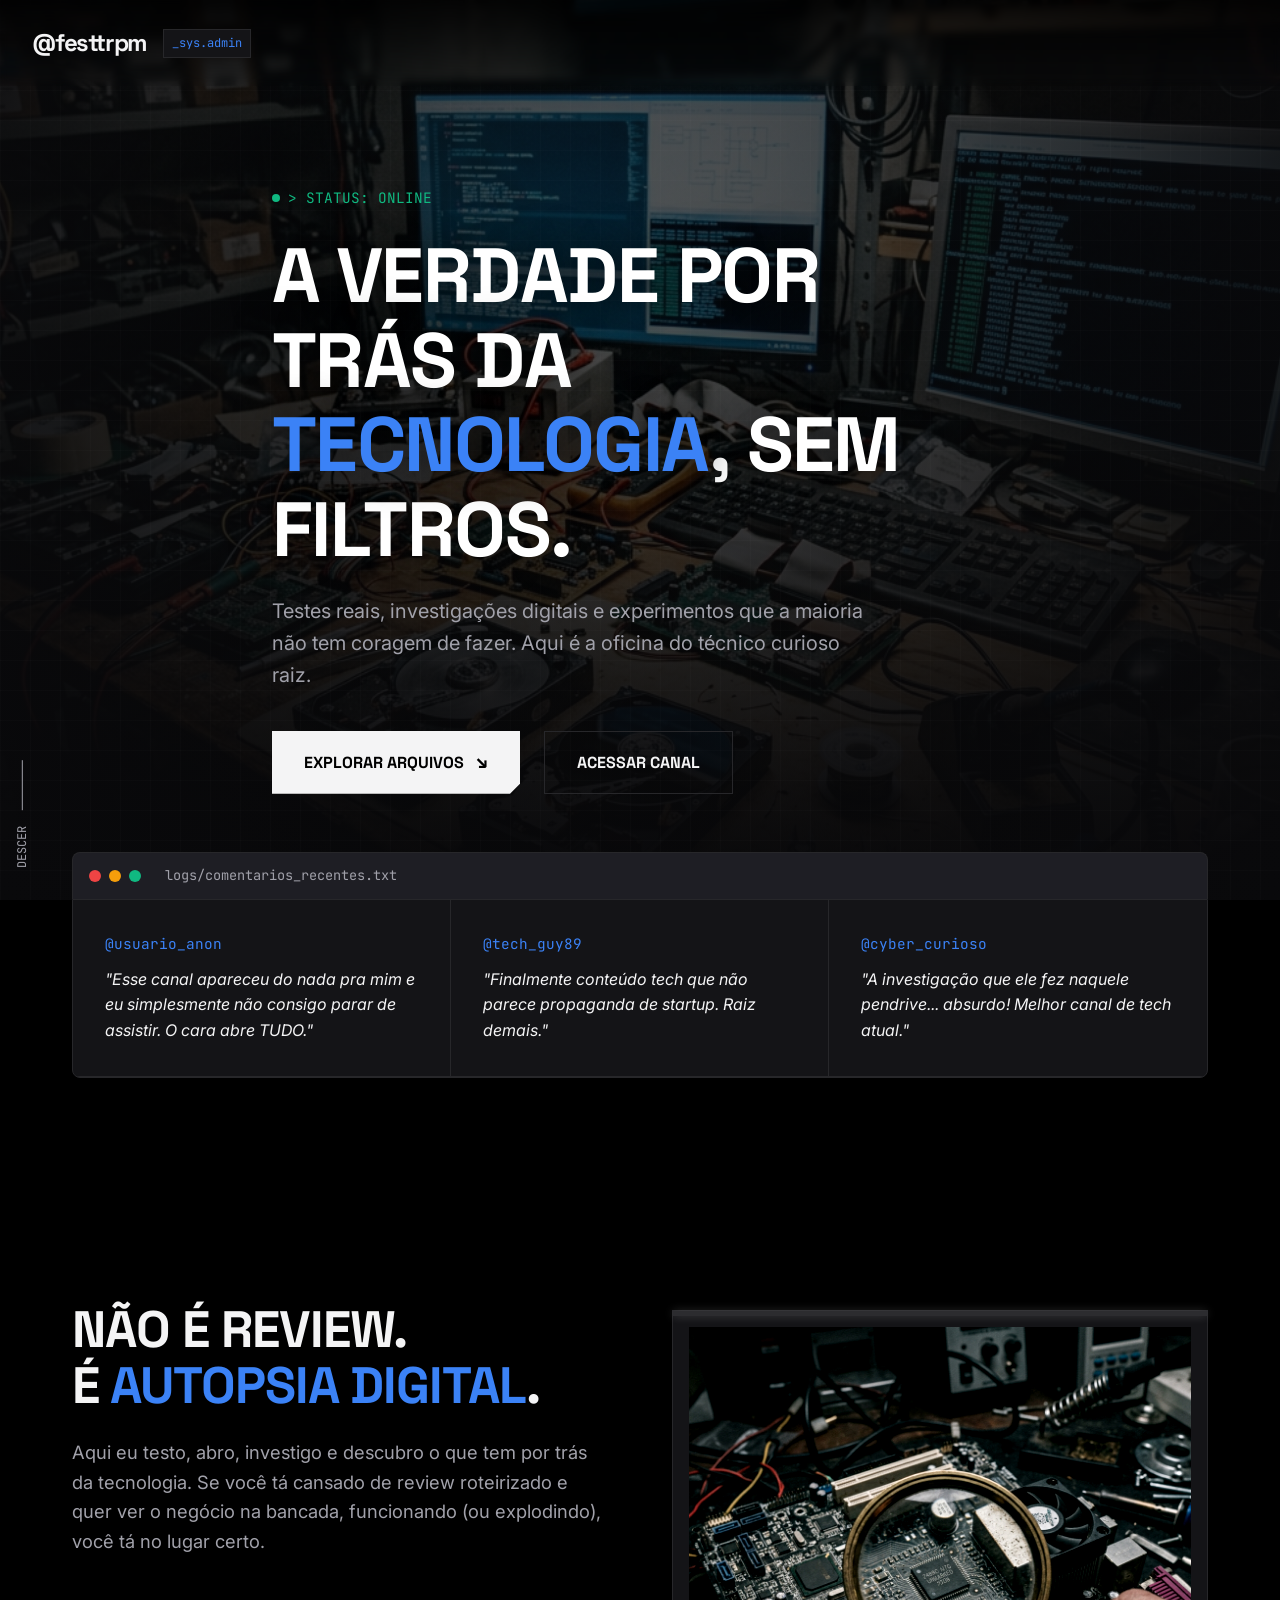
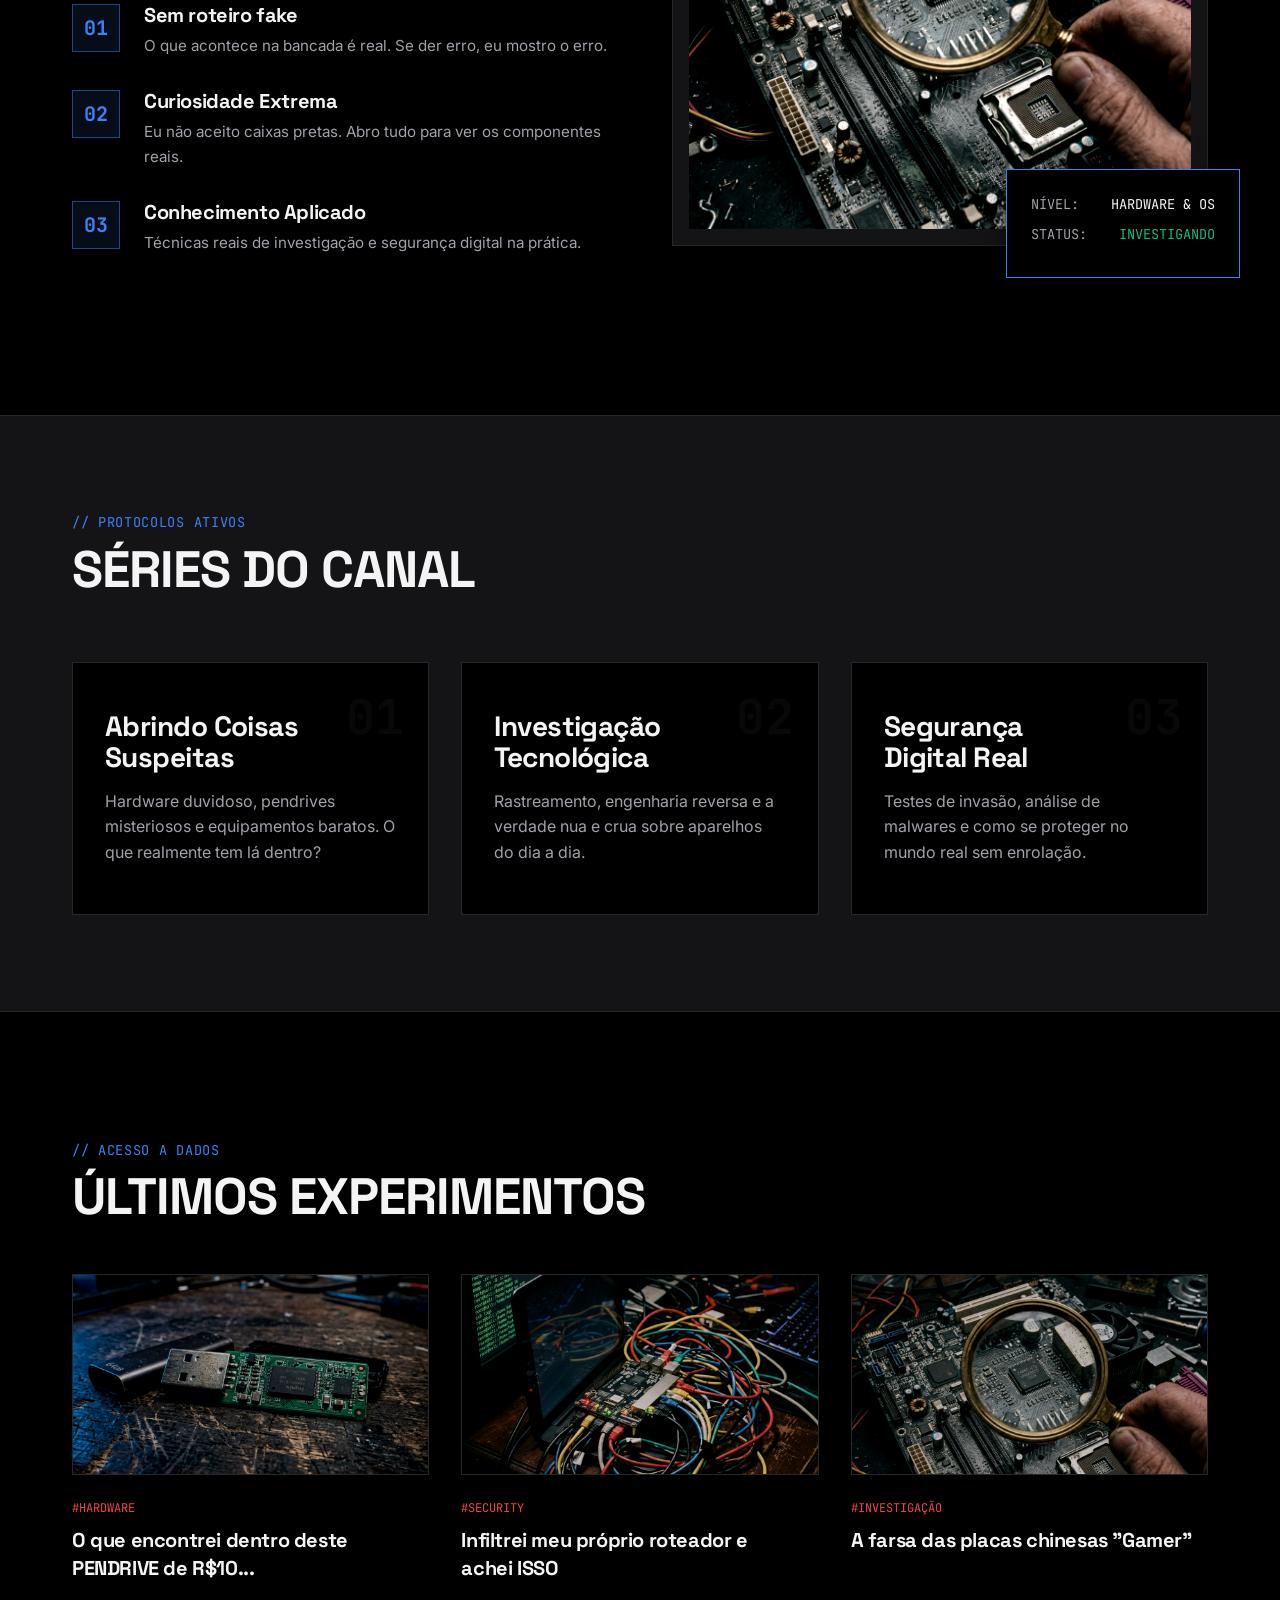
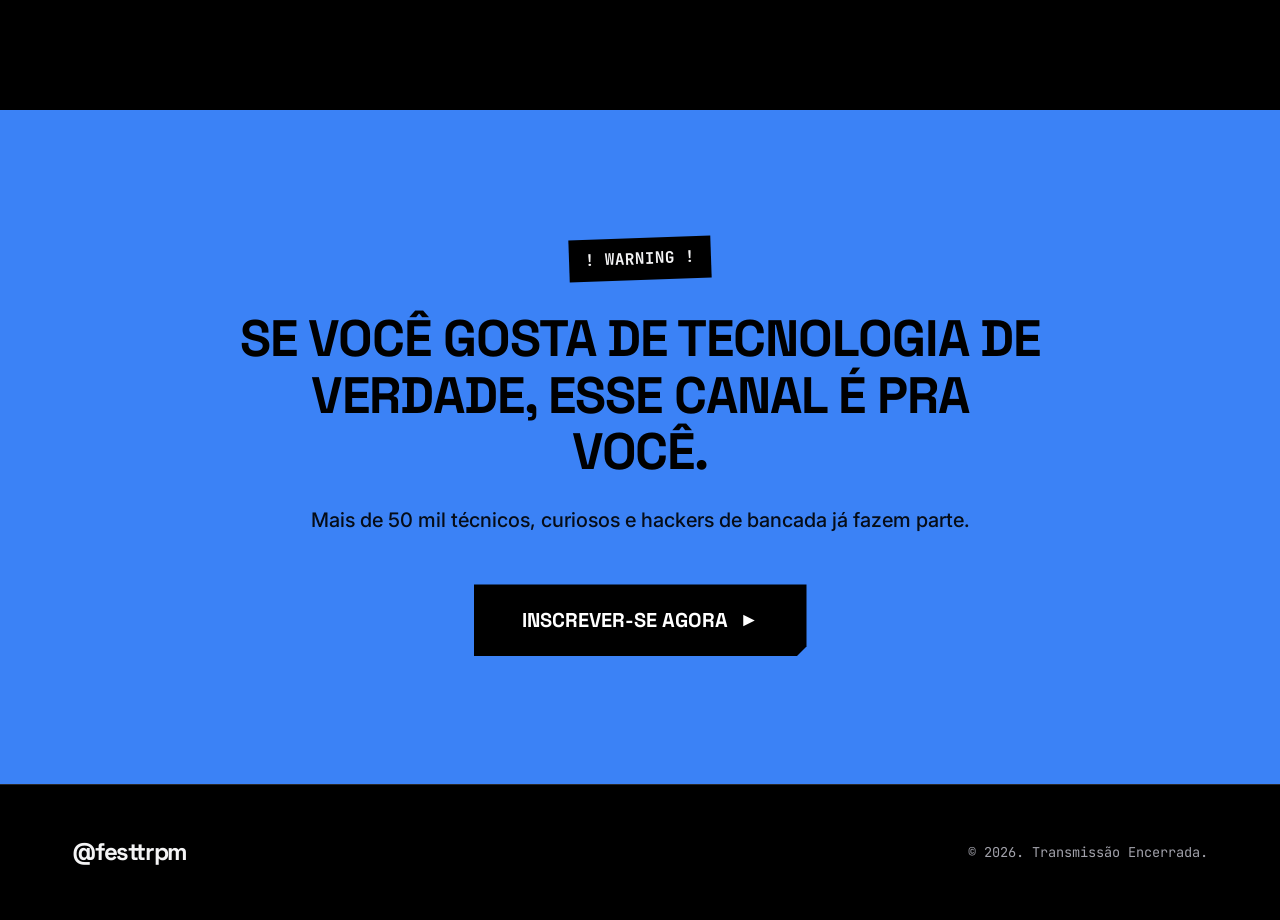
==== index.html @ 746749ac "Primeiro commit" ====
<!DOCTYPE html>
<html lang="pt-BR">
<head>
    <meta charset="UTF-8">
    <meta name="viewport" content="width=device-width, initial-scale=1.0">
    <title>Festt | Investigação e Tecnologia Raiz</title>
    <meta name="description" content="Técnico curioso raiz. Aqui eu testo, abro, investigo e descubro o que tem por trás da tecnologia.">
    <link rel="preconnect" href="https://fonts.googleapis.com">
    <link rel="preconnect" href="https://fonts.gstatic.com" crossorigin>
    <link href="https://fonts.googleapis.com/css2?family=Inter:wght@400;500;700&family=Space+Grotesk:wght@500;700;900&family=JetBrains+Mono:wght@400;700&display=swap" rel="stylesheet">
    <link rel="stylesheet" href="style.css">
</head>
<body>
    <!-- Navbar / Glitch Logo -->
    <nav class="navbar">
        <div class="logo-container">
            <span class="logo-text" data-text="@festtrpm">@festtrpm</span>
            <span class="logo-badge">_sys.admin</span>
        </div>
    </nav>

    <!-- 1. HERO -->
    <section class="hero">
        <div class="hero-bg">
            <img src="assets/hero_bg.png" alt="Bancada tech real">
            <div class="overlay"></div>
            <div class="grid-overlay"></div>
        </div>
        <div class="hero-content container">
            <div class="hero-label">> STATUS: ONLINE</div>
            <h1 class="headline">
                A VERDADE POR TRÁS DA <span class="highlight">TECNOLOGIA</span>, SEM FILTROS.
            </h1>
            <p class="subheadline">
                Testes reais, investigações digitais e experimentos que a maioria não tem coragem de fazer. Aqui é a oficina do técnico curioso raiz.
            </p>
            <div class="cta-group">
                <a href="#videos" class="btn btn-primary cta-main">
                    <span class="btn-text">EXPLORAR ARQUIVOS</span>
                    <span class="btn-icon">↘</span>
                </a>
                <a href="https://youtube.com/@festtrpm" target="_blank" class="btn btn-secondary">
                    ACESSAR CANAL
                </a>
            </div>
            
            <div class="scroll-indicator">
                <p>DESCER</p>
                <div class="line"></div>
            </div>
        </div>
    </section>

    <!-- 2. PROVA SOCIAL -->
    <section class="social-proof container">
        <div class="terminal-header">
            <span class="dot red"></span>
            <span class="dot yellow"></span>
            <span class="dot green"></span>
            <span class="title">logs/comentarios_recentes.txt</span>
        </div>
        <div class="comments-grid">
            <div class="comment-card">
                <div class="comment-author">@usuario_anon</div>
                <p class="comment-text">"Esse canal apareceu do nada pra mim e eu simplesmente não consigo parar de assistir. O cara abre TUDO."</p>
            </div>
            <div class="comment-card">
                <div class="comment-author">@tech_guy89</div>
                <p class="comment-text">"Finalmente conteúdo tech que não parece propaganda de startup. Raiz demais."</p>
            </div>
            <div class="comment-card">
                <div class="comment-author">@cyber_curioso</div>
                <p class="comment-text">"A investigação que ele fez naquele pendrive... absurdo! Melhor canal de tech atual."</p>
            </div>
        </div>
    </section>

    <!-- 3. SOBRE O CANAL & 5. DIFERENCIAL -->
    <section class="about-section container" id="sobre">
        <div class="about-grid">
            <div class="about-text">
                <h2 class="section-title">NÃO É REVIEW.<br>É <span class="text-blue">AUTOPSIA DIGITAL</span>.</h2>
                <p class="about-description">
                    Aqui eu testo, abro, investigo e descubro o que tem por trás da tecnologia. Se você tá cansado de review roteirizado e quer ver o negócio na bancada, funcionando (ou explodindo), você tá no lugar certo.
                </p>
                
                <div class="diferenciais-list">
                    <div class="diferencial-item">
                        <div class="icon-box">01</div>
                        <div class="diferencial-content">
                            <h3>Sem roteiro fake</h3>
                            <p>O que acontece na bancada é real. Se der erro, eu mostro o erro.</p>
                        </div>
                    </div>
                    <div class="diferencial-item">
                        <div class="icon-box">02</div>
                        <div class="diferencial-content">
                            <h3>Curiosidade Extrema</h3>
                            <p>Eu não aceito caixas pretas. Abro tudo para ver os componentes reais.</p>
                        </div>
                    </div>
                    <div class="diferencial-item">
                        <div class="icon-box">03</div>
                        <div class="diferencial-content">
                            <h3>Conhecimento Aplicado</h3>
                            <p>Técnicas reais de investigação e segurança digital na prática.</p>
                        </div>
                    </div>
                </div>
            </div>
            <div class="about-visual">
                <div class="glitch-box">
                    <img src="assets/thumb_circuit.png" alt="Motherboard details">
                    <div class="scanline"></div>
                </div>
                <div class="tech-stats">
                    <div class="stat"><span class="label">NÍVEL:</span> <span class="value">HARDWARE & OS</span></div>
                    <div class="stat"><span class="label">STATUS:</span> <span class="value active">INVESTIGANDO</span></div>
                </div>
            </div>
        </div>
    </section>

    <!-- 4. TIPOS DE CONTEÚDO (FORMATO SÉRIE) -->
    <section class="content-types-section">
        <div class="container">
            <div class="section-header">
                <span class="mono-label">// PROTOCOLOS ATIVOS</span>
                <h2 class="section-title">SÉRIES DO CANAL</h2>
            </div>
            
            <div class="series-container">
                <div class="series-card" data-index="01">
                    <div class="series-bg"></div>
                    <h3 class="series-title">Abrindo Coisas<br>Suspeitas</h3>
                    <p class="series-desc">Hardware duvidoso, pendrives misteriosos e equipamentos baratos. O que realmente tem lá dentro?</p>
                </div>
                <div class="series-card" data-index="02">
                    <div class="series-bg"></div>
                    <h3 class="series-title">Investigação<br>Tecnológica</h3>
                    <p class="series-desc">Rastreamento, engenharia reversa e a verdade nua e crua sobre aparelhos do dia a dia.</p>
                </div>
                <div class="series-card" data-index="03">
                    <div class="series-bg"></div>
                    <h3 class="series-title">Segurança<br>Digital Real</h3>
                    <p class="series-desc">Testes de invasão, análise de malwares e como se proteger no mundo real sem enrolação.</p>
                </div>
            </div>
        </div>
    </section>

    <!-- 6. VÍDEOS EM DESTAQUE -->
    <section class="videos-section container" id="videos">
        <div class="section-header">
            <span class="mono-label">// ACESSO A DADOS</span>
            <h2 class="section-title">ÚLTIMOS EXPERIMENTOS</h2>
        </div>
        
        <div class="videos-grid">
            <a href="#" class="video-card">
                <div class="thumbnail-wrapper">
                    <img src="assets/thumb_usb.png" alt="Pendrive suspeito" class="thumbnail">
                    <div class="play-overlay">
                        <div class="play-btn">▶</div>
                    </div>
                </div>
                <div class="video-info">
                    <span class="video-tag">#HARDWARE</span>
                    <h3 class="video-title">O que encontrei dentro deste PENDRIVE de R$10...</h3>
                </div>
            </a>
            
            <a href="#" class="video-card">
                <div class="thumbnail-wrapper">
                    <img src="assets/thumb_security.png" alt="Segurança digital" class="thumbnail">
                    <div class="play-overlay">
                        <div class="play-btn">▶</div>
                    </div>
                </div>
                <div class="video-info">
                    <span class="video-tag">#SECURITY</span>
                    <h3 class="video-title">Infiltrei meu próprio roteador e achei ISSO</h3>
                </div>
            </a>
            
            <a href="#" class="video-card">
                <div class="thumbnail-wrapper">
                    <img src="assets/thumb_circuit.png" alt="Motherboard" class="thumbnail">
                    <div class="play-overlay">
                        <div class="play-btn">▶</div>
                    </div>
                </div>
                <div class="video-info">
                    <span class="video-tag">#INVESTIGAÇÃO</span>
                    <h3 class="video-title">A farsa das placas chinesas "Gamer"</h3>
                </div>
            </a>
        </div>
    </section>

    <!-- 7. CTA FINAL -->
    <section class="final-cta">
        <div class="container cta-container">
            <div class="cta-glitch">! WARNING !</div>
            <h2 class="section-title">SE VOCÊ GOSTA DE TECNOLOGIA DE VERDADE, ESSE CANAL É PRA VOCÊ.</h2>
            <p>Mais de 50 mil técnicos, curiosos e hackers de bancada já fazem parte.</p>
            <a href="https://youtube.com/@festtrpm" target="_blank" class="btn btn-primary btn-large cta-pulse">
                <span class="btn-text">INSCREVER-SE AGORA</span>
                <span class="btn-icon">►</span>
            </a>
        </div>
        <div class="noise-bg"></div>
    </section>

    <footer class="footer">
        <div class="container">
            <div class="footer-content">
                <span class="logo-text">@festtrpm</span>
                <p class="copyright">© 2026. Transmissão Encerrada.</p>
            </div>
        </div>
    </footer>

    <script src="script.js"></script>
</body>
</html>
---- style.css ----
/* CSS RESET & VARIABLES */
:root {
    --bg-dark: #09090b;
    --bg-darker: #000000;
    --bg-panel: #141417;
    --bg-panel-light: #1e1e24;
    
    --text-main: #f4f4f5;
    --text-muted: #a1a1aa;
    
    --accent-blue: #3b82f6;
    --accent-blue-glow: rgba(59, 130, 246, 0.5);
    --accent-red: #ef4444;
    --accent-yellow: #f59e0b;
    --accent-green: #10b981;
    
    --font-sans: 'Inter', sans-serif;
    --font-heading: 'Space Grotesk', sans-serif;
    --font-mono: 'JetBrains Mono', monospace;
    
    --border-color: #27272a;
}

* {
    margin: 0;
    padding: 0;
    box-sizing: border-box;
}

html {
    scroll-behavior: smooth;
    background-color: var(--bg-darker);
    color: var(--text-main);
    font-family: var(--font-sans);
}

body {
    overflow-x: hidden;
    line-height: 1.6;
}

/* TYPOGRAPHY UTILS */
h1, h2, h3, h4 {
    font-family: var(--font-heading);
    font-weight: 700;
    line-height: 1.1;
    letter-spacing: -0.02em;
}

.text-blue { color: var(--accent-blue); }
.mono-label {
    font-family: var(--font-mono);
    color: var(--accent-blue);
    font-size: 0.85rem;
    letter-spacing: 0.05em;
    display: block;
    margin-bottom: 0.5rem;
}

.container {
    max-width: 1200px;
    margin: 0 auto;
    padding: 0 2rem;
}

/* BUTTONS */
.btn {
    display: inline-flex;
    align-items: center;
    justify-content: center;
    padding: 1rem 2rem;
    font-family: var(--font-heading);
    font-weight: 700;
    font-size: 1rem;
    text-transform: uppercase;
    text-decoration: none;
    transition: all 0.3s cubic-bezier(0.4, 0, 0.2, 1);
    cursor: pointer;
    border: none;
    position: relative;
    overflow: hidden;
}

.btn-primary {
    background-color: var(--text-main);
    color: var(--bg-darker);
    clip-path: polygon(0 0, 100% 0, 100% calc(100% - 10px), calc(100% - 10px) 100%, 0 100%);
}

.btn-primary:hover {
    background-color: var(--accent-blue);
    color: #fff;
    box-shadow: 0 0 20px var(--accent-blue-glow);
}

.btn-secondary {
    background-color: transparent;
    color: var(--text-main);
    border: 1px solid var(--border-color);
}

.btn-secondary:hover {
    background-color: var(--bg-panel);
    border-color: var(--text-muted);
}

.btn-icon {
    margin-left: 0.75rem;
    font-size: 1.2rem;
}

.btn-large {
    font-size: 1.25rem;
    padding: 1.25rem 3rem;
}

/* NAVBAR */
.navbar {
    position: fixed;
    top: 0;
    left: 0;
    width: 100%;
    padding: 1.5rem 2rem;
    z-index: 100;
    background: linear-gradient(to bottom, rgba(0,0,0,0.8) 0%, transparent 100%);
    backdrop-filter: blur(4px);
}

.logo-container {
    display: flex;
    align-items: center;
    gap: 1rem;
}

.logo-text {
    font-family: var(--font-heading);
    font-weight: 900;
    font-size: 1.5rem;
    letter-spacing: -0.05em;
    position: relative;
}

.logo-badge {
    font-family: var(--font-mono);
    font-size: 0.75rem;
    background-color: var(--bg-panel);
    padding: 0.25rem 0.5rem;
    border: 1px solid var(--border-color);
    color: var(--accent-blue);
}

/* 1. HERO SECTION */
.hero {
    position: relative;
    min-height: 100vh;
    display: flex;
    align-items: center;
    padding-top: 5rem;
}

.hero-bg {
    position: absolute;
    top: 0;
    left: 0;
    width: 100%;
    height: 100%;
    z-index: -1;
    overflow: hidden;
}

.hero-bg img {
    width: 100%;
    height: 100%;
    object-fit: cover;
    object-position: center;
    transform: scale(1.05); /* space for breathing animation */
    animation: slowPan 30s infinite alternate linear;
}

.hero-bg .overlay {
    position: absolute;
    top: 0;
    left: 0;
    width: 100%;
    height: 100%;
    background: radial-gradient(circle at center, rgba(0,0,0,0.3) 0%, rgba(9,9,11,0.95) 100%), linear-gradient(to bottom, rgba(0,0,0,0.2) 0%, var(--bg-dark) 100%);
}

.grid-overlay {
    position: absolute;
    top: 0;
    left: 0;
    width: 100%;
    height: 100%;
    background-image: linear-gradient(rgba(255, 255, 255, 0.03) 1px, transparent 1px),
    linear-gradient(90deg, rgba(255, 255, 255, 0.03) 1px, transparent 1px);
    background-size: 30px 30px;
    opacity: 0.5;
}

.hero-content {
    max-width: 800px;
}

.hero-label {
    font-family: var(--font-mono);
    color: var(--accent-green);
    font-size: 0.9rem;
    margin-bottom: 1.5rem;
    display: flex;
    align-items: center;
}

.hero-label::before {
    content: '';
    display: block;
    width: 8px;
    height: 8px;
    background-color: var(--accent-green);
    border-radius: 50%;
    margin-right: 8px;
    animation: blink 1.5s infinite;
}

.headline {
    font-size: clamp(3rem, 6vw, 5.5rem);
    text-transform: uppercase;
    margin-bottom: 1.5rem;
    color: #fff;
    text-shadow: 0 0 40px rgba(0,0,0,0.8);
}

.highlight {
    color: var(--accent-blue);
    position: relative;
    display: inline-block;
}

.subheadline {
    font-size: 1.25rem;
    color: var(--text-muted);
    max-width: 600px;
    margin-bottom: 2.5rem;
    font-weight: 400;
}

.cta-group {
    display: flex;
    gap: 1.5rem;
    flex-wrap: wrap;
}

.scroll-indicator {
    position: absolute;
    bottom: 2rem;
    left: 2rem;
    display: flex;
    align-items: center;
    gap: 1rem;
    font-family: var(--font-mono);
    font-size: 0.75rem;
    color: var(--text-muted);
    transform: rotate(-90deg);
    transform-origin: left bottom;
}

.scroll-indicator .line {
    width: 50px;
    height: 1px;
    background-color: var(--text-muted);
}

/* 2. PROVA SOCIAL */
.social-proof {
    margin-top: -3rem;
    position: relative;
    z-index: 10;
    margin-bottom: 8rem;
}

.terminal-header {
    background-color: var(--bg-panel-light);
    padding: 0.75rem 1rem;
    border-radius: 8px 8px 0 0;
    display: flex;
    align-items: center;
    gap: 0.5rem;
    border: 1px solid var(--border-color);
    border-bottom: none;
}

.terminal-header .dot {
    width: 12px;
    height: 12px;
    border-radius: 50%;
}
.dot.red { background-color: var(--accent-red); }
.dot.yellow { background-color: var(--accent-yellow); }
.dot.green { background-color: var(--accent-green); }

.terminal-header .title {
    font-family: var(--font-mono);
    font-size: 0.85rem;
    color: var(--text-muted);
    margin-left: 1rem;
}

.comments-grid {
    display: grid;
    grid-template-columns: repeat(auto-fit, minmax(300px, 1fr));
    background-color: var(--bg-panel);
    border: 1px solid var(--border-color);
    border-radius: 0 0 8px 8px;
    overflow: hidden;
}

.comment-card {
    padding: 2rem;
    border-right: 1px solid var(--border-color);
    border-bottom: 1px solid var(--border-color);
}

.comment-card:last-child {
    border-right: none;
}

.comment-author {
    font-family: var(--font-mono);
    color: var(--accent-blue);
    font-size: 0.9rem;
    margin-bottom: 0.75rem;
}

.comment-text {
    font-size: 1rem;
    color: var(--text-main);
    font-style: italic;
}

/* 3. SOBRE & 5. DIFERENCIAL */
.about-section {
    padding: 6rem 2rem;
    margin-bottom: 4rem;
}

.about-grid {
    display: grid;
    grid-template-columns: 1fr 1fr;
    gap: 4rem;
    align-items: center;
}

.section-title {
    font-size: clamp(2.5rem, 4vw, 3.5rem);
    margin-bottom: 1.5rem;
    text-transform: uppercase;
}

.about-description {
    font-size: 1.15rem;
    color: var(--text-muted);
    margin-bottom: 3rem;
}

.diferenciais-list {
    display: flex;
    flex-direction: column;
    gap: 2rem;
}

.diferencial-item {
    display: flex;
    gap: 1.5rem;
}

.icon-box {
    font-family: var(--font-mono);
    font-size: 1.25rem;
    font-weight: 700;
    color: var(--accent-blue);
    border: 1px solid var(--accent-blue-glow);
    width: 48px;
    height: 48px;
    display: flex;
    align-items: center;
    justify-content: center;
    background-color: rgba(59, 130, 246, 0.1);
    flex-shrink: 0;
}

.diferencial-content h3 {
    font-size: 1.25rem;
    margin-bottom: 0.5rem;
}

.diferencial-content p {
    color: var(--text-muted);
    font-size: 0.95rem;
}

.about-visual {
    position: relative;
}

.glitch-box {
    position: relative;
    border: 1px solid var(--border-color);
    padding: 1rem;
    background-color: var(--bg-panel);
}

.glitch-box img {
    width: 100%;
    height: auto;
    display: block;
    filter: grayscale(20%) contrast(120%);
}

.scanline {
    position: absolute;
    top: 0;
    left: 0;
    width: 100%;
    height: 5px;
    background-color: rgba(255, 255, 255, 0.1);
    box-shadow: 0 0 10px rgba(255, 255, 255, 0.2);
    animation: scan 4s linear infinite;
    pointer-events: none;
}

.tech-stats {
    position: absolute;
    bottom: -2rem;
    right: -2rem;
    background-color: var(--bg-darker);
    border: 1px solid var(--accent-blue);
    padding: 1.5rem;
    font-family: var(--font-mono);
    font-size: 0.85rem;
    box-shadow: 0 10px 30px rgba(0,0,0,0.5);
}

.stat {
    margin-bottom: 0.5rem;
    display: flex;
    justify-content: space-between;
    gap: 2rem;
}

.stat .label { color: var(--text-muted); }
.stat .value { color: var(--text-main); }
.stat .value.active { color: var(--accent-green); }

/* 4. TIPOS DE CONTEÚDO */
.content-types-section {
    padding: 6rem 0;
    background-color: var(--bg-panel);
    border-top: 1px solid var(--border-color);
    border-bottom: 1px solid var(--border-color);
    margin-bottom: 8rem;
}

.content-types-section .section-header {
    margin-bottom: 4rem;
}

.series-container {
    display: grid;
    grid-template-columns: repeat(auto-fit, minmax(300px, 1fr));
    gap: 2rem;
}

.series-card {
    position: relative;
    padding: 3rem 2rem;
    background-color: var(--bg-darker);
    border: 1px solid var(--border-color);
    overflow: hidden;
    transition: all 0.3s ease;
    cursor: default;
}

.series-card::before {
    content: attr(data-index);
    position: absolute;
    top: 1rem;
    right: 1.5rem;
    font-family: var(--font-mono);
    font-size: 3rem;
    font-weight: 700;
    color: rgba(255,255,255,0.03);
    transition: all 0.3s ease;
}

.series-card:hover {
    border-color: var(--accent-blue);
    transform: translateY(-5px);
}

.series-card:hover::before {
    color: rgba(59, 130, 246, 0.1);
}

.series-title {
    font-size: 1.75rem;
    margin-bottom: 1rem;
    position: relative;
    z-index: 2;
}

.series-desc {
    color: var(--text-muted);
    position: relative;
    z-index: 2;
}

/* 6. VÍDEOS EM DESTAQUE */
.videos-section {
    margin-bottom: 8rem;
}

.videos-section .section-header {
    margin-bottom: 3rem;
}

.videos-grid {
    display: grid;
    grid-template-columns: repeat(auto-fit, minmax(320px, 1fr));
    gap: 2rem;
}

.video-card {
    text-decoration: none;
    color: inherit;
    display: block;
    group: hover;
}

.thumbnail-wrapper {
    position: relative;
    aspect-ratio: 16/9;
    overflow: hidden;
    border: 1px solid var(--border-color);
    margin-bottom: 1.5rem;
}

.thumbnail {
    width: 100%;
    height: 100%;
    object-fit: cover;
    transition: transform 0.5s ease, filter 0.5s ease;
    filter: brightness(0.8) contrast(1.1);
}

.play-overlay {
    position: absolute;
    top: 0;
    left: 0;
    width: 100%;
    height: 100%;
    background-color: rgba(0,0,0,0.4);
    display: flex;
    align-items: center;
    justify-content: center;
    opacity: 0;
    transition: opacity 0.3s ease;
}

.play-btn {
    width: 64px;
    height: 64px;
    background-color: var(--accent-red);
    color: white;
    border-radius: 50%;
    display: flex;
    align-items: center;
    justify-content: center;
    font-size: 1.5rem;
    padding-left: 5px; /* optical center */
    transform: scale(0.8);
    transition: transform 0.3s cubic-bezier(0.175, 0.885, 0.32, 1.275);
}

.video-card:hover .thumbnail {
    transform: scale(1.05);
    filter: brightness(1) contrast(1.1);
}

.video-card:hover .play-overlay {
    opacity: 1;
}

.video-card:hover .play-btn {
    transform: scale(1);
}

.video-info {
    padding-right: 1rem;
}

.video-tag {
    font-family: var(--font-mono);
    font-size: 0.75rem;
    color: var(--accent-red);
    display: block;
    margin-bottom: 0.5rem;
}

.video-title {
    font-size: 1.25rem;
    line-height: 1.4;
    transition: color 0.3s ease;
}

.video-card:hover .video-title {
    color: var(--accent-blue);
}

/* 7. CTA FINAL */
.final-cta {
    padding: 8rem 2rem;
    background-color: var(--accent-blue);
    color: var(--bg-darker);
    text-align: center;
    position: relative;
    overflow: hidden;
}

.final-cta .cta-container {
    position: relative;
    z-index: 2;
    display: flex;
    flex-direction: column;
    align-items: center;
}

.cta-glitch {
    font-family: var(--font-mono);
    font-size: 1rem;
    font-weight: 700;
    background-color: var(--bg-darker);
    color: var(--text-main);
    padding: 0.5rem 1rem;
    display: inline-block;
    margin-bottom: 2rem;
    transform: rotate(-2deg);
}

.final-cta .section-title {
    max-width: 800px;
    margin: 0 auto 1.5rem;
    color: var(--bg-darker);
    text-shadow: none;
}

.final-cta p {
    font-size: 1.25rem;
    font-weight: 500;
    margin-bottom: 3rem;
    opacity: 0.9;
}

.cta-pulse {
    background-color: var(--bg-darker);
    color: white;
    box-shadow: 0 0 0 0 rgba(0, 0, 0, 0.7);
    animation: pulse 2s infinite;
}

.cta-pulse:hover {
    background-color: #000;
    color: var(--accent-blue);
    box-shadow: 0 0 0 15px rgba(0, 0, 0, 0);
}

/* FOOTER */
.footer {
    padding: 3rem 0;
    background-color: var(--bg-darker);
    border-top: 1px solid var(--border-color);
}

.footer-content {
    display: flex;
    justify-content: space-between;
    align-items: center;
}

.copyright {
    font-family: var(--font-mono);
    font-size: 0.85rem;
    color: var(--text-muted);
}

/* ANIMATIONS */
@keyframes blink {
    0%, 100% { opacity: 1; }
    50% { opacity: 0; }
}

@keyframes slowPan {
    0% { transform: scale(1.05) translate(0, 0); }
    100% { transform: scale(1.1) translate(-1%, 1%); }
}

@keyframes scan {
    0% { top: 0; }
    100% { top: 100%; }
}

@keyframes pulse {
    0% { box-shadow: 0 0 0 0 rgba(0, 0, 0, 0.4); }
    70% { box-shadow: 0 0 0 20px rgba(0, 0, 0, 0); }
    100% { box-shadow: 0 0 0 0 rgba(0, 0, 0, 0); }
}

/* RESPONSIVE */
@media (max-width: 900px) {
    .about-grid {
        grid-template-columns: 1fr;
    }
    
    .tech-stats {
        right: 0;
        bottom: -3rem;
    }
}

@media (max-width: 768px) {
    .headline {
        font-size: 3rem;
    }
    
    .hero {
        padding-top: 8rem;
    }
    
    .scroll-indicator {
        display: none;
    }
    
    .social-proof {
        margin-top: 2rem;
    }
    
    .comment-card {
        border-right: none;
    }
    
    .footer-content {
        flex-direction: column;
        gap: 1rem;
        text-align: center;
    }
}
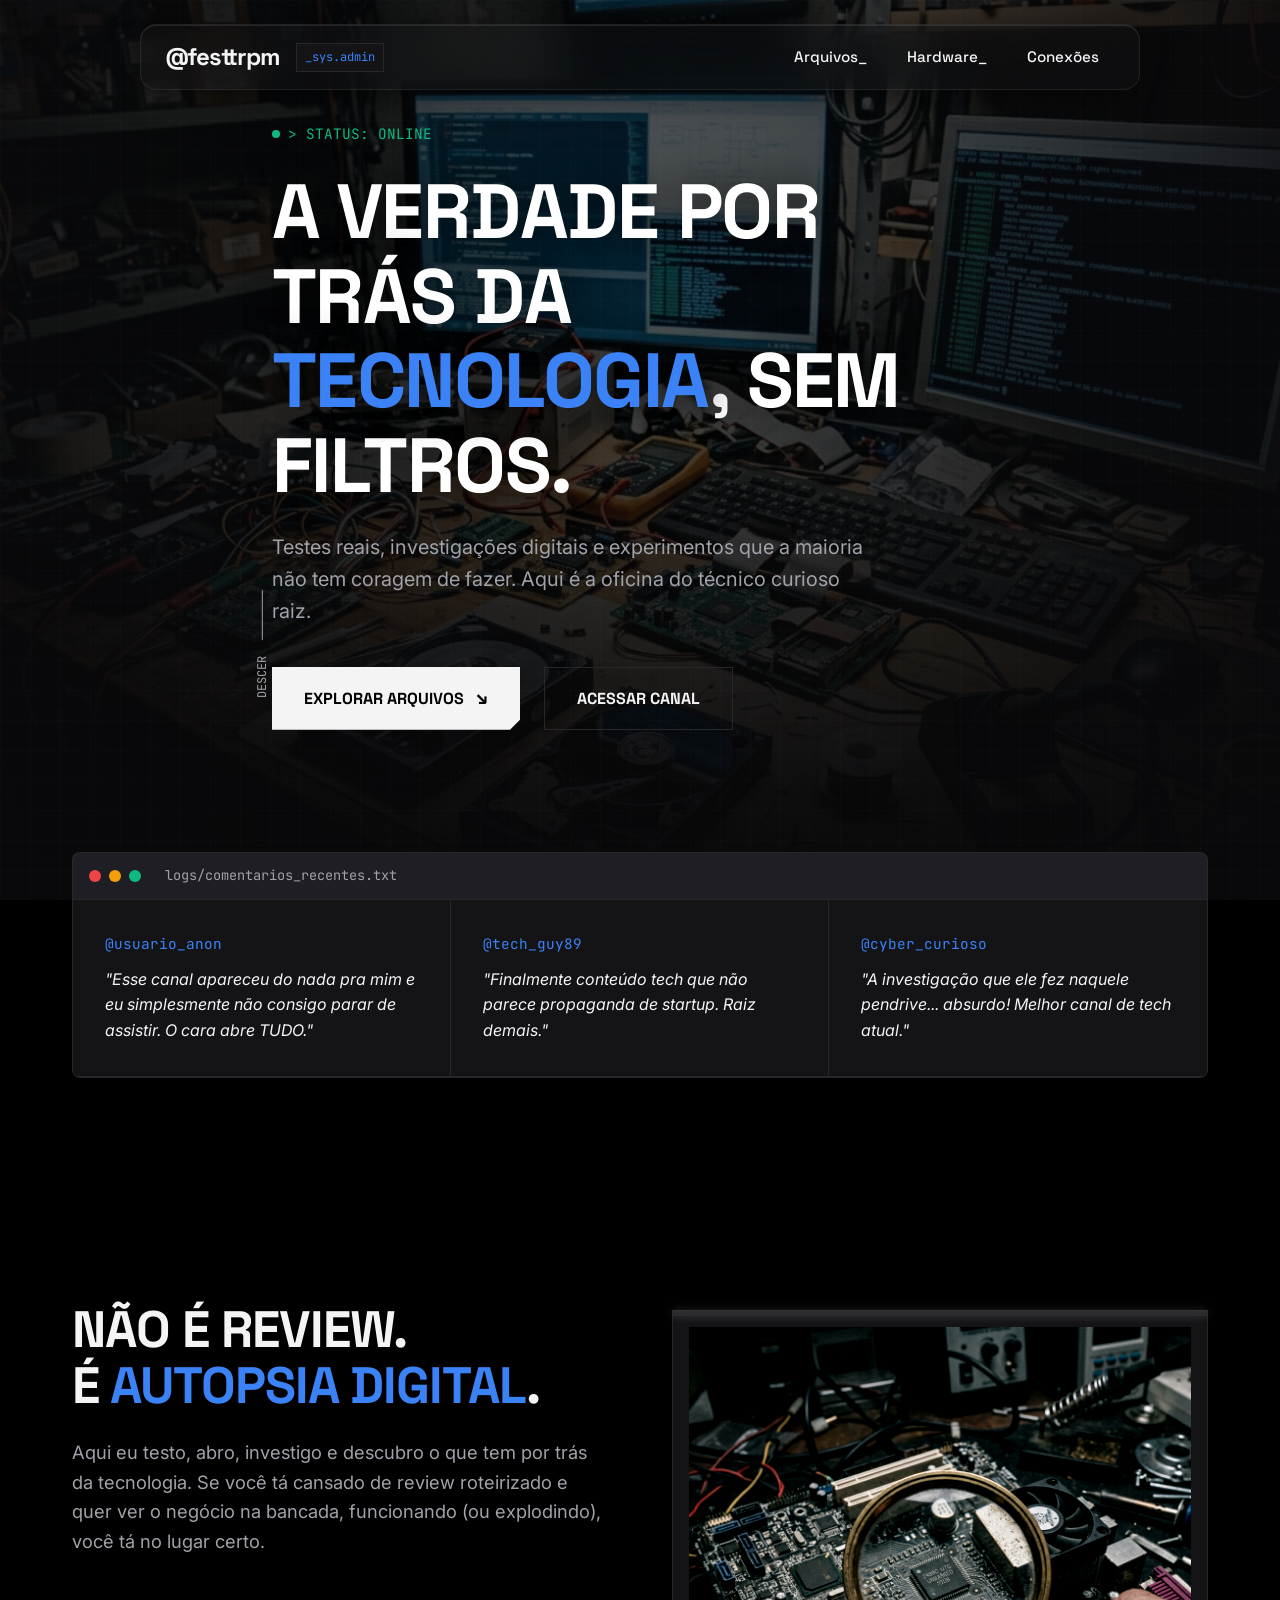
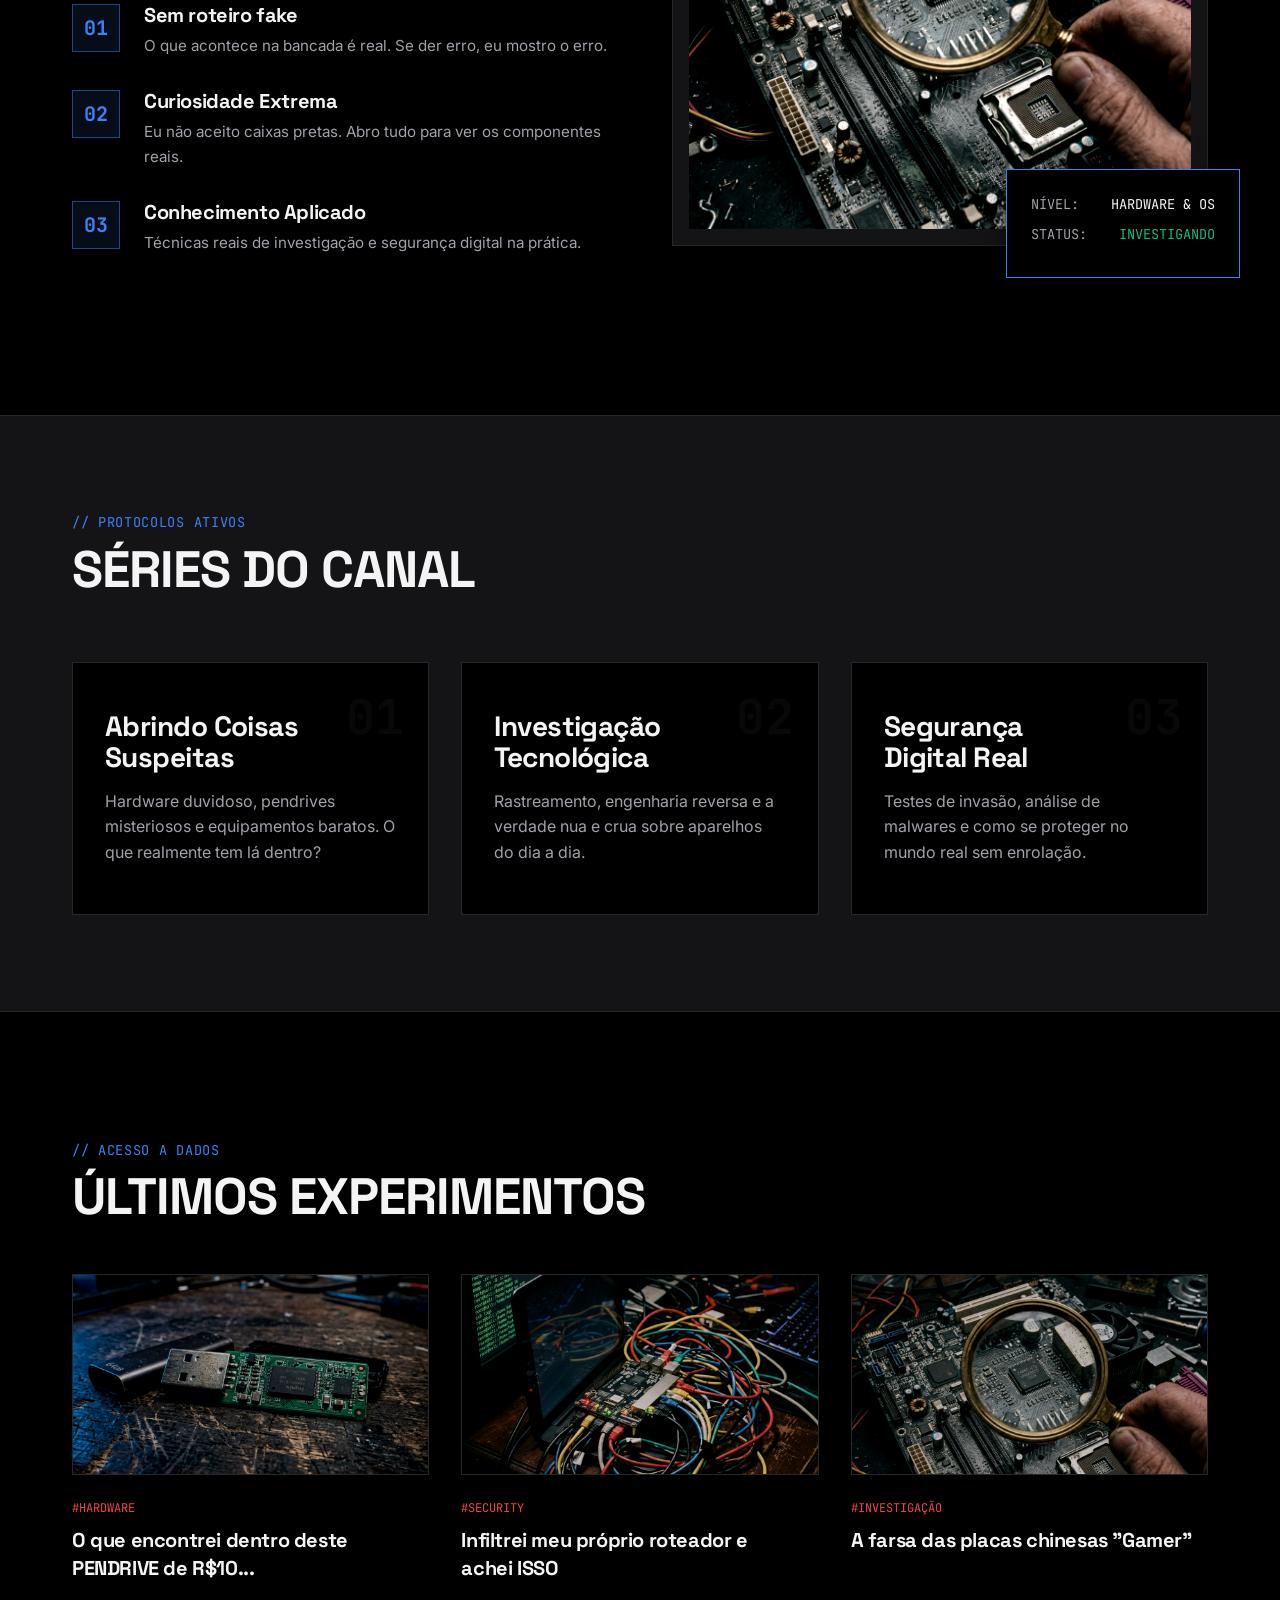
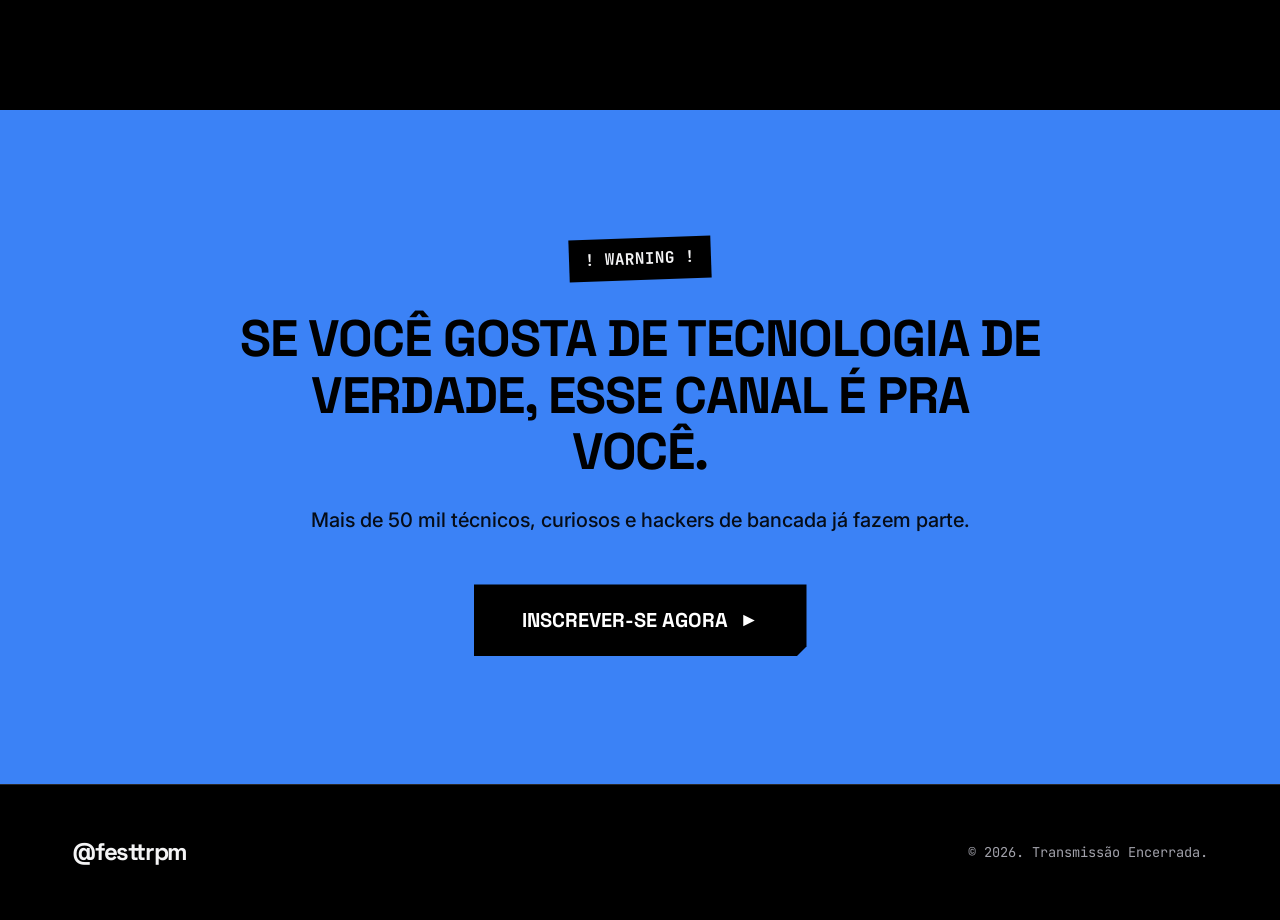
==== commit 1fd5d249: "menus de contexto" ====
--- a/index.html
+++ b/index.html
@@ -17,6 +17,27 @@
             <span class="logo-text" data-text="@festtrpm">@festtrpm</span>
             <span class="logo-badge">_sys.admin</span>
         </div>
+        <ul class="nav-menu">
+            <li class="nav-item">
+                <a href="#sobre" class="nav-link">Arquivos_</a>
+                <ul class="dropdown">
+                    <li><a href="#videos">Casos Resolvidos</a></li>
+                    <li><a href="#">Projetos Ativos</a></li>
+                    <li><a href="#">Logs Corrompidos</a></li>
+                </ul>
+            </li>
+            <li class="nav-item">
+                <a href="#" class="nav-link">Hardware_</a>
+                <ul class="dropdown">
+                    <li><a href="#">Setup da Bancada</a></li>
+                    <li><a href="#">Ferramentas Hacker</a></li>
+                    <li><a href="#">Placas Desconhecidas</a></li>
+                </ul>
+            </li>
+            <li class="nav-item">
+                <a href="links.html" class="nav-link">Conexões</a>
+            </li>
+        </ul>
     </nav>
 
     <!-- 1. HERO -->
--- a/style.css
+++ b/style.css
@@ -114,16 +114,107 @@
     padding: 1.25rem 3rem;
 }
 
-/* NAVBAR */
+/* NAVBAR & LIQUID GLASS MENU */
 .navbar {
     position: fixed;
-    top: 0;
+    top: 1.5rem;
+    left: 50%;
+    transform: translateX(-50%);
+    width: calc(100% - 4rem);
+    max-width: 1000px;
+    padding: 0.75rem 1.5rem;
+    z-index: 100;
+    display: flex;
+    justify-content: space-between;
+    align-items: center;
+    
+    /* Liquid Glass Effect */
+    background: rgba(20, 20, 23, 0.4);
+    backdrop-filter: blur(16px) saturate(180%);
+    -webkit-backdrop-filter: blur(16px) saturate(180%);
+    border: 1px solid rgba(255, 255, 255, 0.08);
+    border-radius: 16px;
+    box-shadow: 0 4px 30px rgba(0, 0, 0, 0.5), inset 0 1px 0 rgba(255, 255, 255, 0.1);
+}
+
+.nav-menu {
+    display: flex;
+    list-style: none;
+    gap: 0.5rem;
+    align-items: center;
+}
+
+.nav-item {
+    position: relative;
+}
+
+.nav-link {
+    color: var(--text-main);
+    text-decoration: none;
+    font-family: var(--font-heading);
+    font-weight: 500;
+    font-size: 0.95rem;
+    padding: 0.5rem 1rem;
+    border-radius: 8px;
+    transition: all 0.3s ease;
+    display: flex;
+    align-items: center;
+}
+
+.nav-item:hover .nav-link {
+    background: rgba(255, 255, 255, 0.05);
+    color: var(--accent-blue);
+}
+
+/* DROPDOWN - LIQUID GLASS */
+.dropdown {
+    position: absolute;
+    top: 100%;
     left: 0;
-    width: 100%;
-    padding: 1.5rem 2rem;
-    z-index: 100;
-    background: linear-gradient(to bottom, rgba(0,0,0,0.8) 0%, transparent 100%);
-    backdrop-filter: blur(4px);
+    min-width: 220px;
+    margin-top: 1rem;
+    padding: 0.5rem 0;
+    list-style: none;
+    
+    background: rgba(20, 20, 23, 0.6);
+    backdrop-filter: blur(20px) saturate(200%);
+    -webkit-backdrop-filter: blur(20px) saturate(200%);
+    border: 1px solid rgba(255, 255, 255, 0.08);
+    border-radius: 12px;
+    box-shadow: 0 10px 40px rgba(0, 0, 0, 0.8), inset 0 1px 0 rgba(255, 255, 255, 0.1);
+    
+    opacity: 0;
+    visibility: hidden;
+    transform: translateY(10px);
+    transition: all 0.3s cubic-bezier(0.16, 1, 0.3, 1);
+}
+
+.nav-item:hover .dropdown {
+    opacity: 1;
+    visibility: visible;
+    transform: translateY(0);
+}
+
+.dropdown li {
+    padding: 0 0.5rem;
+}
+
+.dropdown a {
+    display: block;
+    padding: 0.75rem 1rem;
+    color: var(--text-muted);
+    text-decoration: none;
+    font-family: var(--font-mono);
+    font-size: 0.85rem;
+    border-radius: 6px;
+    transition: all 0.2s ease;
+}
+
+.dropdown a:hover {
+    background: rgba(59, 130, 246, 0.1);
+    color: var(--text-main);
+    padding-left: 1.5rem; /* Slide effect */
+    border-left: 2px solid var(--accent-blue);
 }
 
 .logo-container {
@@ -156,6 +247,7 @@
     display: flex;
     align-items: center;
     padding-top: 5rem;
+    padding-bottom: 8rem;
 }
 
 .hero-bg {
@@ -200,6 +292,8 @@
 
 .hero-content {
     max-width: 800px;
+    position: relative;
+    z-index: 20;
 }
 
 .hero-label {
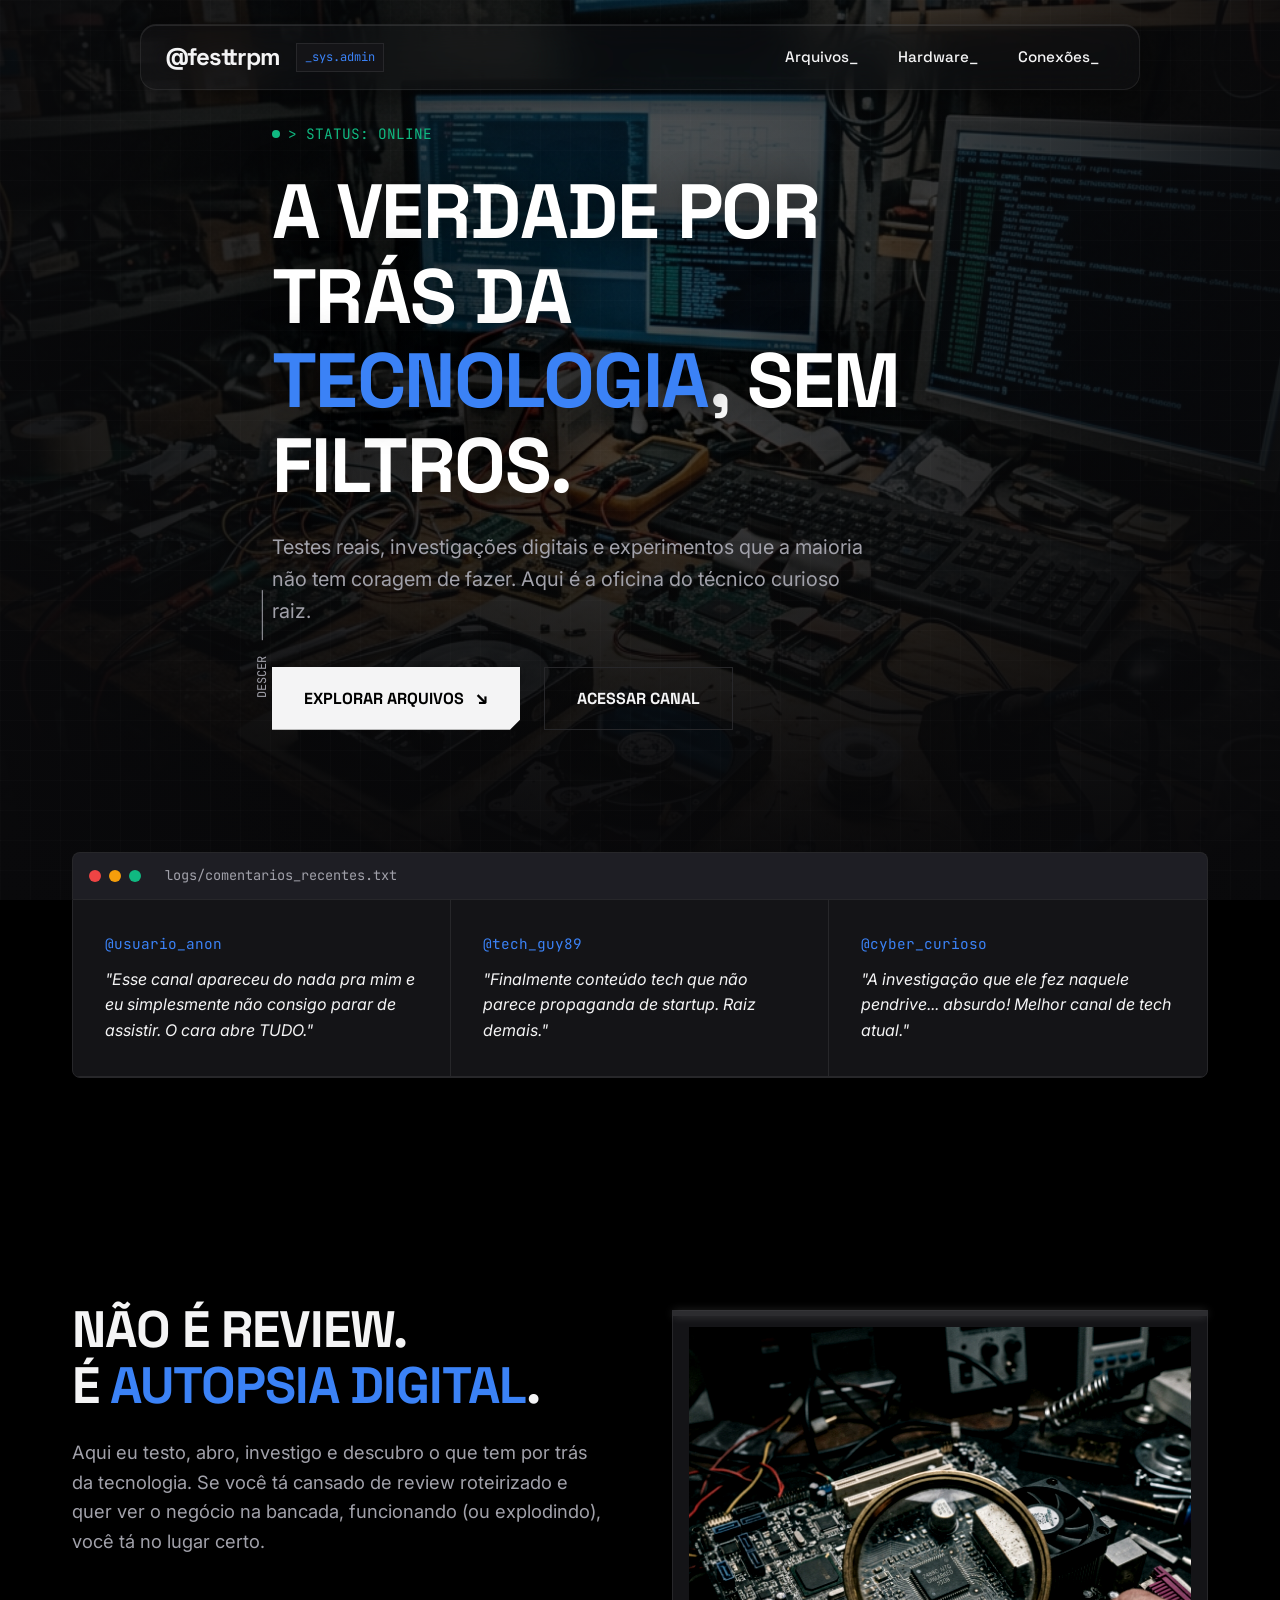
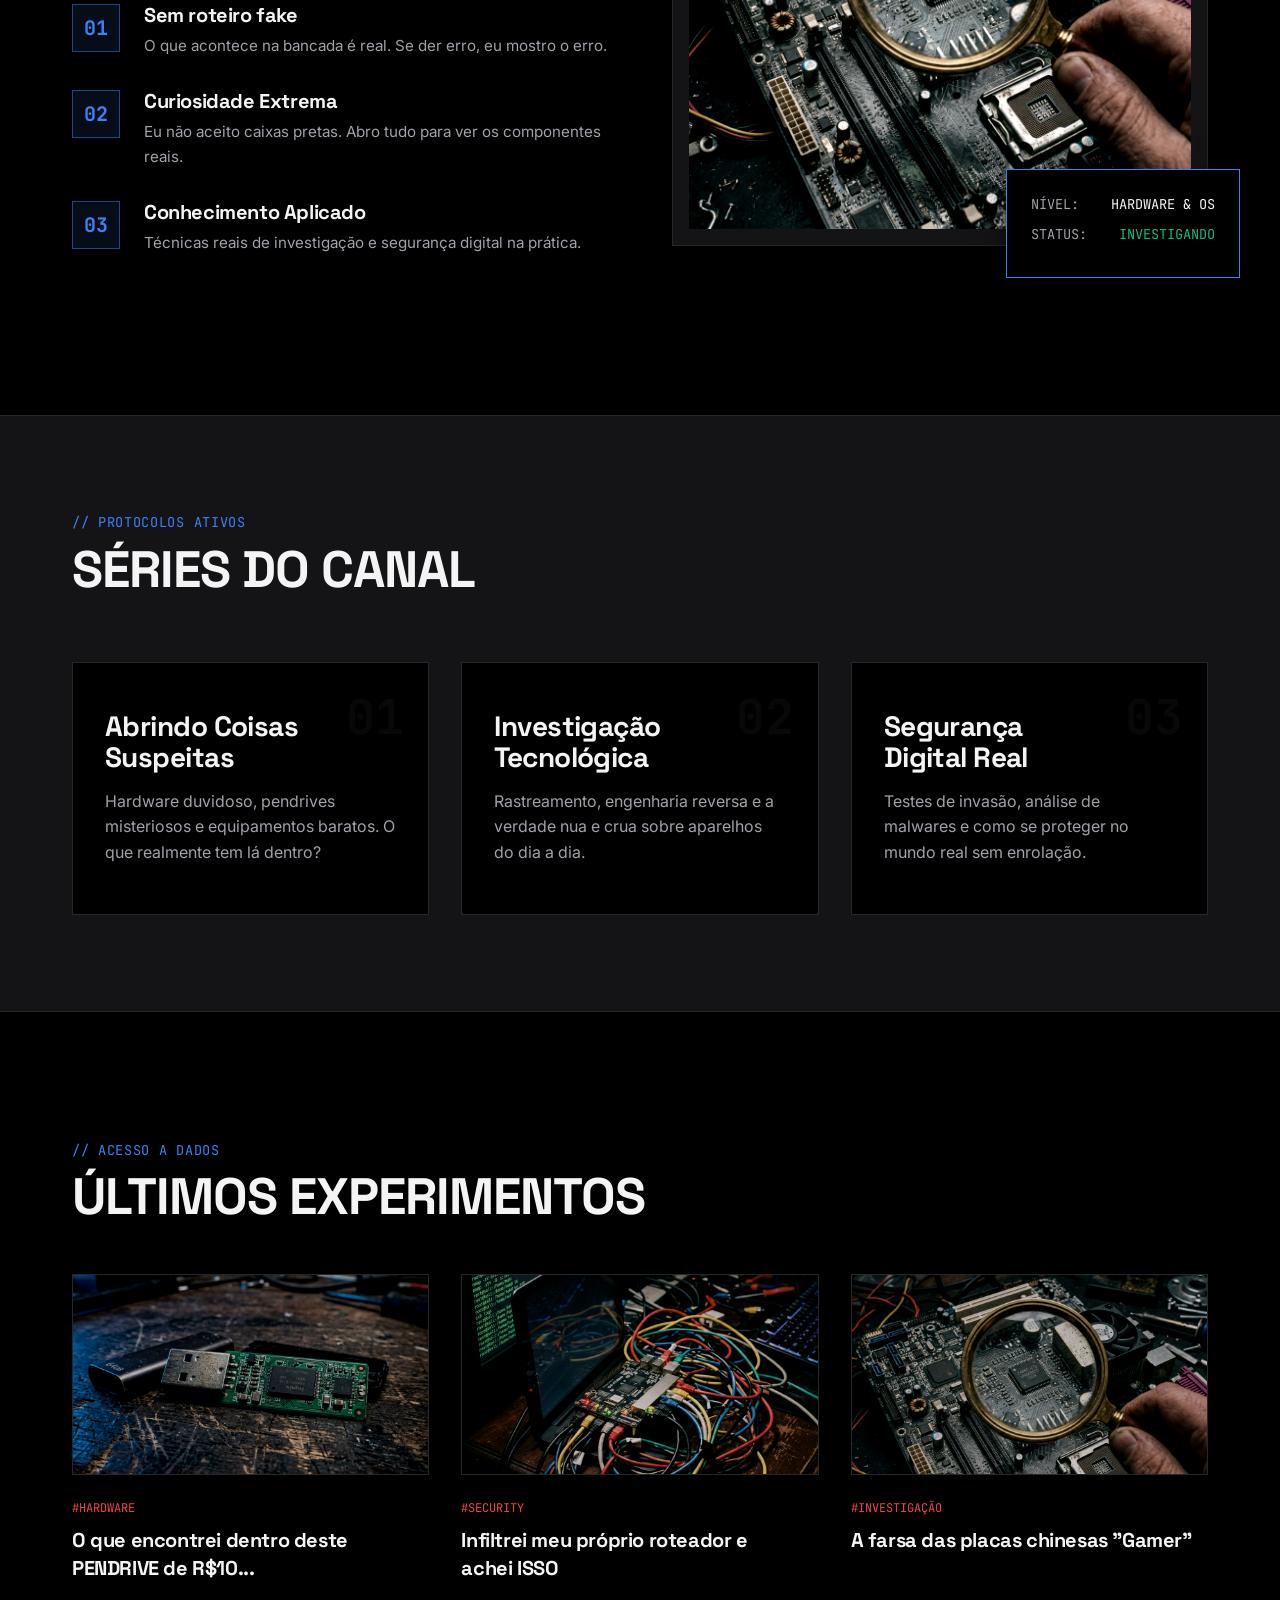
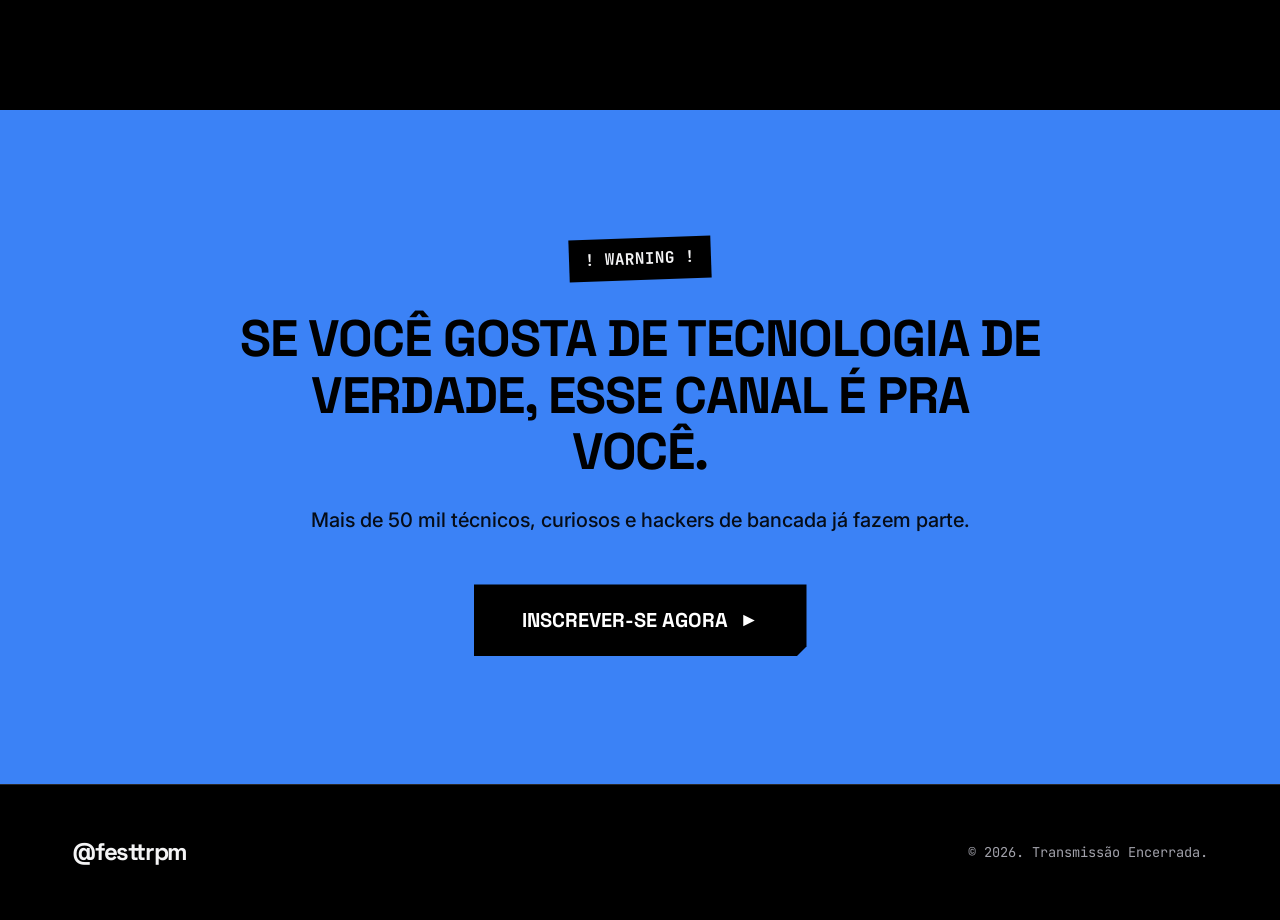
==== commit af7cd96d: "Correção 0002" ====
--- a/index.html
+++ b/index.html
@@ -35,7 +35,13 @@
                 </ul>
             </li>
             <li class="nav-item">
-                <a href="links.html" class="nav-link">Conexões</a>
+                <a href="links.html" class="nav-link">Conexões_</a>
+                <ul class="dropdown">
+                    <li><a href="https://youtube.com/@festtrpm" target="_blank">YouTube</a></li>
+                    <li><a href="https://instagram.com/andrel.batista" target="_blank">Instagram</a></li>
+                    <li><a href="https://livepix.gg/festtrpm" target="_blank">LivePix</a></li>
+                    <li><a href="index.html">Página Principal</a></li>
+                </ul>
             </li>
         </ul>
     </nav>
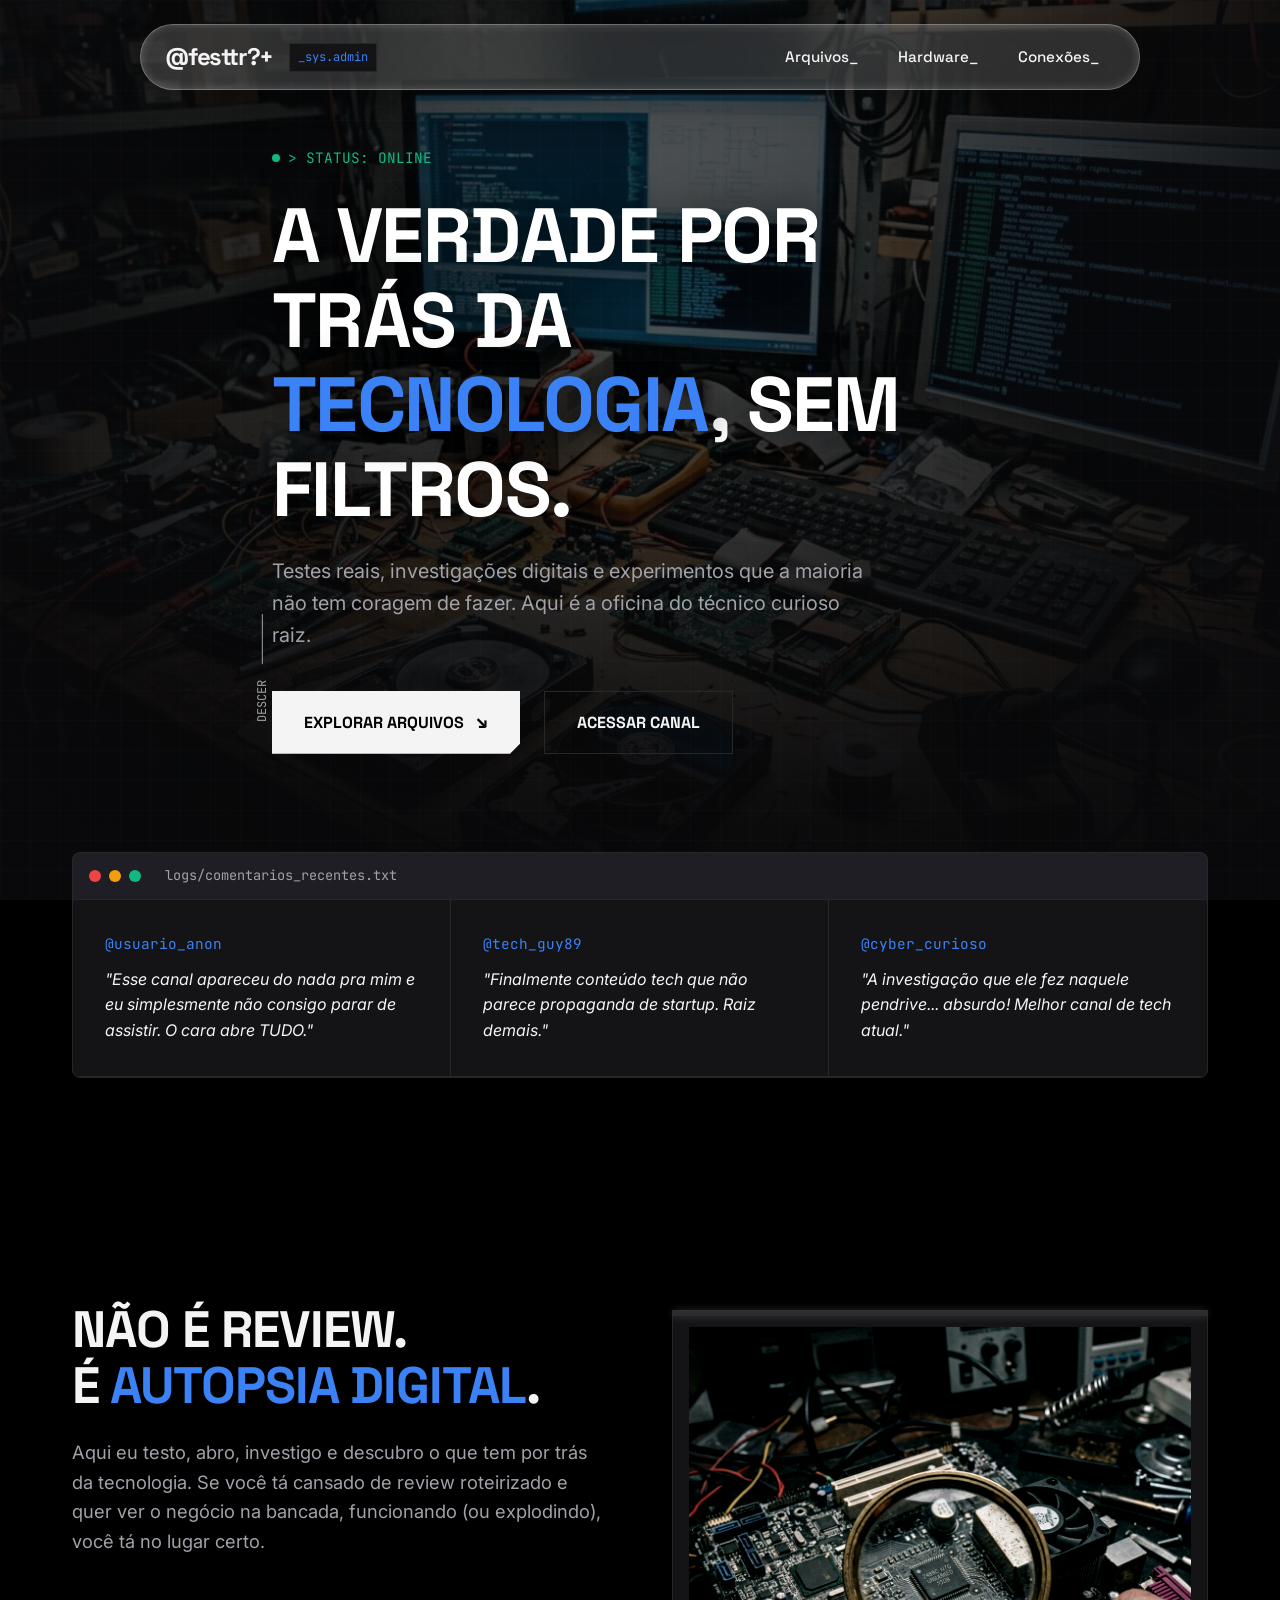
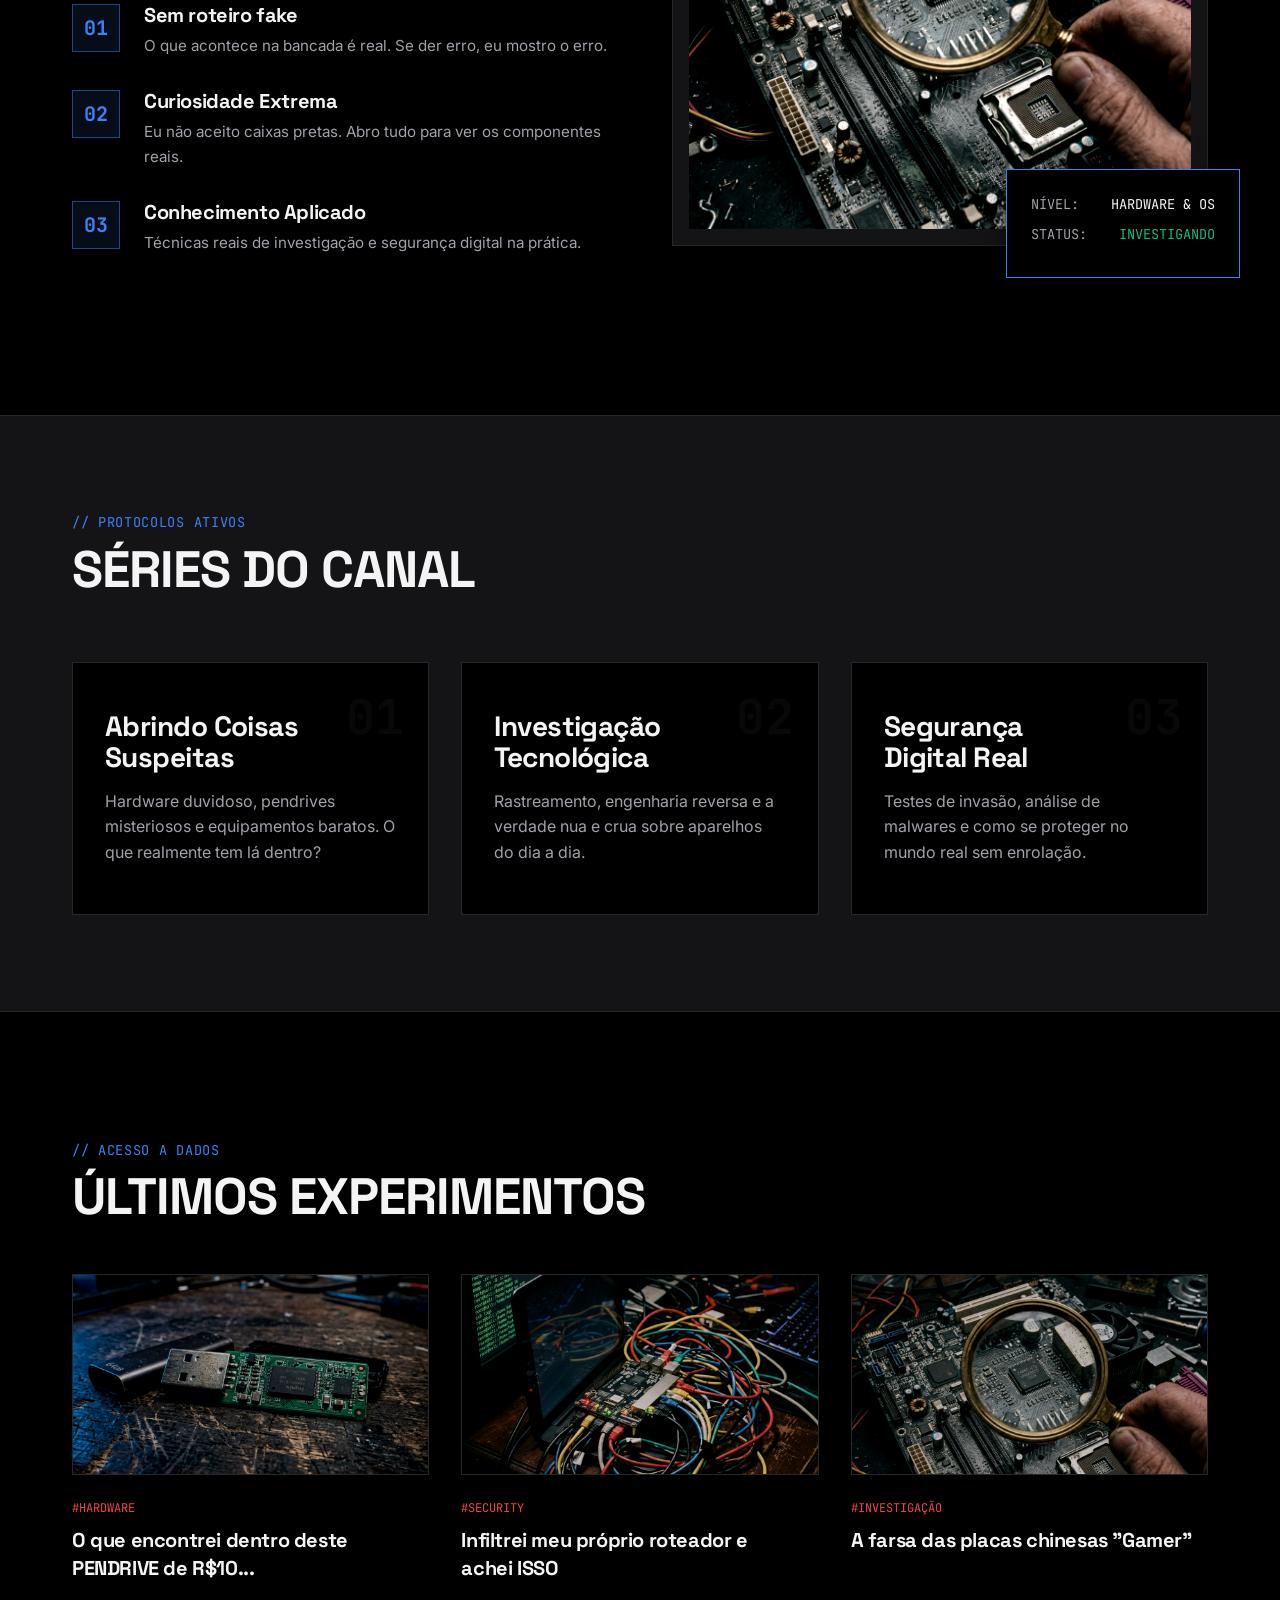
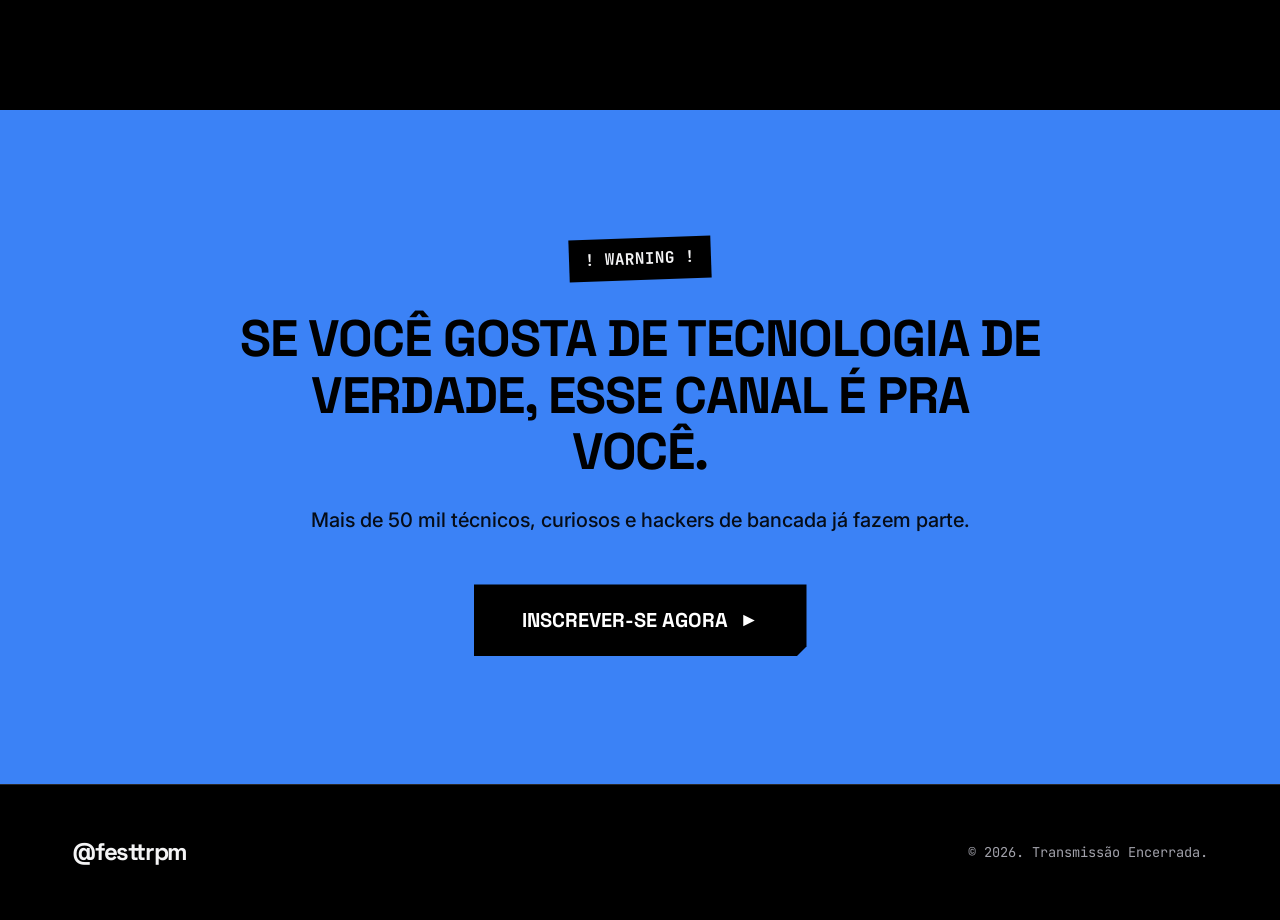
==== commit c113f5ec: "Correção 0004" ====
--- a/index.html
+++ b/index.html
@@ -17,6 +17,12 @@
             <span class="logo-text" data-text="@festtrpm">@festtrpm</span>
             <span class="logo-badge">_sys.admin</span>
         </div>
+        <button class="menu-toggle" id="mobile-menu-btn" aria-label="Abrir menu">
+            <span class="bar"></span>
+            <span class="bar"></span>
+            <span class="bar"></span>
+        </button>
+
         <ul class="nav-menu">
             <li class="nav-item">
                 <a href="#sobre" class="nav-link">Arquivos_</a>
--- a/style.css
+++ b/style.css
@@ -128,13 +128,13 @@
     justify-content: space-between;
     align-items: center;
     
-    /* Liquid Glass Effect */
-    background: rgba(20, 20, 23, 0.4);
-    backdrop-filter: blur(16px) saturate(180%);
-    -webkit-backdrop-filter: blur(16px) saturate(180%);
-    border: 1px solid rgba(255, 255, 255, 0.08);
-    border-radius: 16px;
-    box-shadow: 0 4px 30px rgba(0, 0, 0, 0.5), inset 0 1px 0 rgba(255, 255, 255, 0.1);
+    /* Liquid Glass Effect - Milky Pill Style */
+    background: rgba(255, 255, 255, 0.15); /* Fundo mais leitoso/esbranquiçado para o blur destacar muito */
+    backdrop-filter: blur(40px) saturate(150%);
+    -webkit-backdrop-filter: blur(40px) saturate(150%);
+    border: 1px solid rgba(255, 255, 255, 0.3); /* Borda branca mais visível */
+    border-radius: 50px; /* Formato de pílula idêntico à imagem */
+    box-shadow: 0 8px 32px rgba(0, 0, 0, 0.3), inset 0 0 10px rgba(255, 255, 255, 0.2); /* Sombra externa e interna para volume */
 }
 
 .nav-menu {
@@ -143,6 +143,42 @@
     gap: 0.5rem;
     align-items: center;
 }
+
+/* HAMBURGER TOGGLE */
+.menu-toggle {
+    display: none;
+    flex-direction: column;
+    justify-content: space-between;
+    width: 30px;
+    height: 21px;
+    background: transparent;
+    border: none;
+    cursor: pointer;
+    z-index: 1000;
+}
+
+.menu-toggle .bar {
+    height: 3px;
+    width: 100%;
+    background-color: var(--text-main);
+    border-radius: 10px;
+    transition: all 0.3s cubic-bezier(0.4, 0, 0.2, 1);
+}
+
+.menu-toggle.active .bar:nth-child(1) {
+    transform: translateY(9px) rotate(45deg);
+    background-color: var(--accent-blue);
+}
+
+.menu-toggle.active .bar:nth-child(2) {
+    opacity: 0;
+}
+
+.menu-toggle.active .bar:nth-child(3) {
+    transform: translateY(-9px) rotate(-45deg);
+    background-color: var(--accent-blue);
+}
+
 
 .nav-item {
     position: relative;
@@ -176,12 +212,12 @@
     padding: 0.5rem 0;
     list-style: none;
     
-    background: rgba(20, 20, 23, 0.6);
-    backdrop-filter: blur(20px) saturate(200%);
-    -webkit-backdrop-filter: blur(20px) saturate(200%);
-    border: 1px solid rgba(255, 255, 255, 0.08);
-    border-radius: 12px;
-    box-shadow: 0 10px 40px rgba(0, 0, 0, 0.8), inset 0 1px 0 rgba(255, 255, 255, 0.1);
+    background: rgba(20, 20, 23, 0.25);
+    backdrop-filter: blur(30px) saturate(200%);
+    -webkit-backdrop-filter: blur(30px) saturate(200%);
+    border: 1px solid rgba(255, 255, 255, 0.2);
+    border-radius: 24px;
+    box-shadow: 0 10px 40px rgba(0, 0, 0, 0.8), inset 0 1px 0 rgba(255, 255, 255, 0.2);
     
     opacity: 0;
     visibility: hidden;
@@ -246,9 +282,12 @@
     min-height: 100vh;
     display: flex;
     align-items: center;
-    padding-top: 5rem;
+    padding-top: 8rem;
     padding-bottom: 8rem;
 }
+
+
+
 
 .hero-bg {
     position: absolute;
@@ -847,3 +886,74 @@
         text-align: center;
     }
 }
+
+@media (max-width: 850px) {
+    .navbar {
+        width: calc(100% - 2rem);
+        top: 1rem;
+        padding: 0.75rem 1.25rem;
+    }
+
+    .menu-toggle {
+        display: flex;
+    }
+
+    .nav-menu {
+        position: fixed;
+        top: 0;
+        right: -100%;
+        width: 80%;
+        height: 100vh;
+        background: rgba(9, 9, 11, 0.95);
+        backdrop-filter: blur(20px);
+        -webkit-backdrop-filter: blur(20px);
+        flex-direction: column;
+        justify-content: center;
+        align-items: center;
+        gap: 2rem;
+        transition: 0.5s cubic-bezier(0.16, 1, 0.3, 1);
+        z-index: 999;
+        border-left: 1px solid var(--border-color);
+    }
+
+    .nav-menu.active {
+        right: 0;
+    }
+
+    .nav-item {
+        width: 100%;
+        text-align: center;
+    }
+
+    .nav-link {
+        font-size: 1.5rem;
+        justify-content: center;
+    }
+
+    /* Handle dropdowns on mobile - make them visible or accordions */
+    .dropdown {
+        position: static;
+        opacity: 1;
+        visibility: visible;
+        transform: none;
+        background: transparent;
+        backdrop-filter: none;
+        border: none;
+        box-shadow: none;
+        max-height: 0;
+        overflow: hidden;
+        transition: max-height 0.3s ease;
+        margin-top: 0;
+        min-width: unset;
+    }
+
+    .nav-item.active .dropdown {
+        max-height: 500px;
+        margin-top: 1rem;
+    }
+
+    .dropdown a {
+        font-size: 1rem;
+        text-align: center;
+    }
+}
